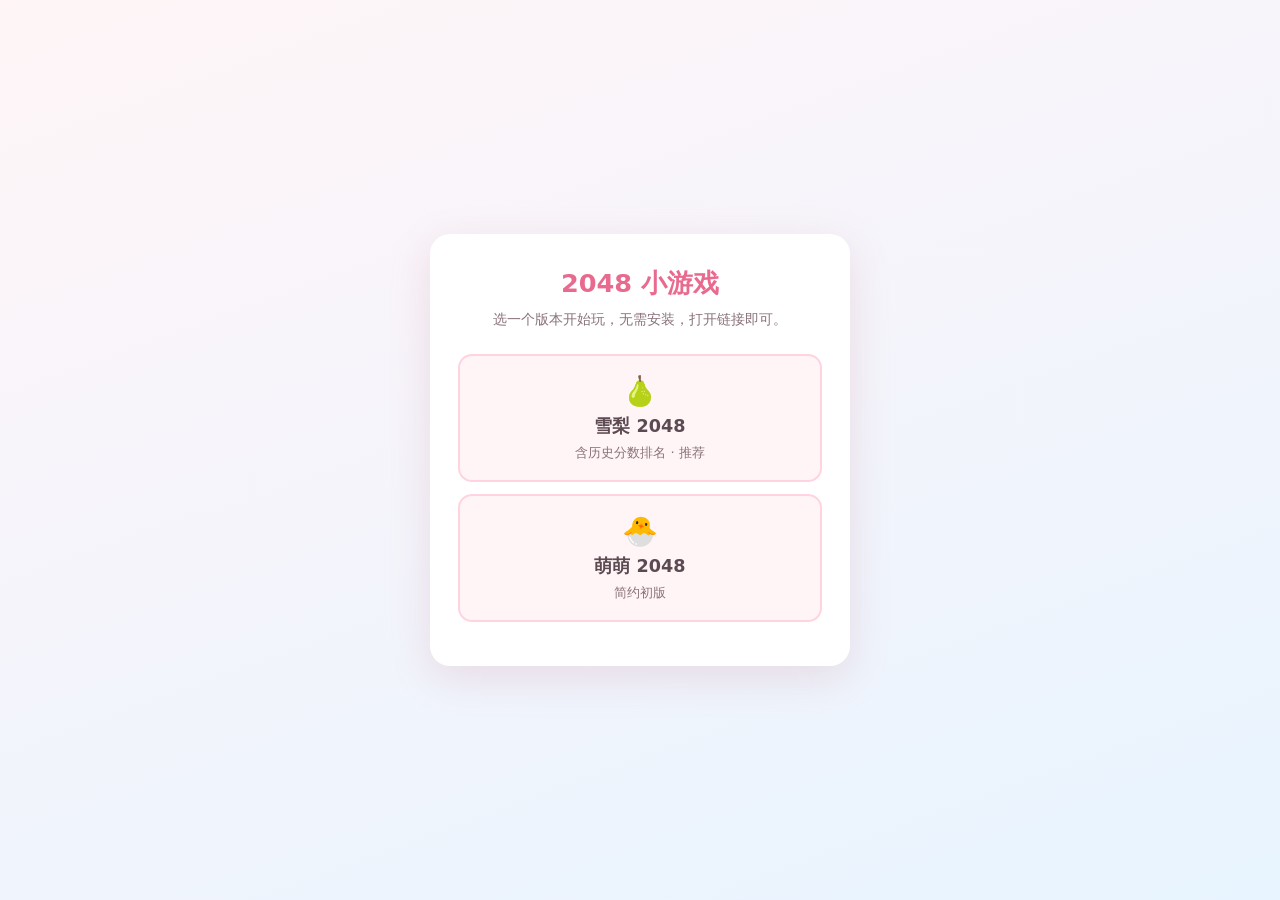
==== index.html @ 4fbad3a4 "Add 2048 games, bubble sort demo, and GitHub Pages deploy config Co-authored-by: Cursor <cursoragent" ====
<!DOCTYPE html>
<html lang="zh-CN">
<head>
  <meta charset="UTF-8" />
  <meta name="viewport" content="width=device-width, initial-scale=1.0" />
  <title>2048 小游戏</title>
  <style>
    * { box-sizing: border-box; margin: 0; padding: 0; }
    body {
      min-height: 100vh;
      font-family: "Segoe UI", system-ui, sans-serif;
      background: linear-gradient(160deg, #fff5f7, #e8f4ff);
      display: flex;
      align-items: center;
      justify-content: center;
      padding: 24px;
      color: #5c4a52;
    }
    .wrap {
      max-width: 420px;
      width: 100%;
      background: #fff;
      border-radius: 20px;
      padding: 32px 28px;
      box-shadow: 0 12px 40px rgba(200, 120, 140, 0.2);
      text-align: center;
    }
    h1 { font-size: 1.6rem; margin-bottom: 8px; color: #e86b8f; }
    p { font-size: 0.9rem; color: #8a7279; margin-bottom: 24px; line-height: 1.5; }
    a.card {
      display: block;
      text-decoration: none;
      color: inherit;
      background: #fff5f7;
      border: 2px solid #ffd4e0;
      border-radius: 14px;
      padding: 18px 16px;
      margin-bottom: 12px;
      transition: transform 0.15s, box-shadow 0.15s;
    }
    a.card:hover {
      transform: translateY(-2px);
      box-shadow: 0 8px 20px rgba(255, 143, 171, 0.25);
    }
    a.card strong { display: block; font-size: 1.1rem; margin-bottom: 4px; }
    a.card span { font-size: 0.82rem; color: #8a7279; }
    .emoji { font-size: 1.8rem; margin-bottom: 6px; }
  </style>
</head>
<body>
  <div class="wrap">
    <h1>2048 小游戏</h1>
    <p>选一个版本开始玩，无需安装，打开链接即可。</p>
    <a class="card" href="xueli-2048/">
      <div class="emoji">🍐</div>
      <strong>雪梨 2048</strong>
      <span>含历史分数排名 · 推荐</span>
    </a>
    <a class="card" href="game-2048/">
      <div class="emoji">🐣</div>
      <strong>萌萌 2048</strong>
      <span>简约初版</span>
    </a>
  </div>
</body>
</html>
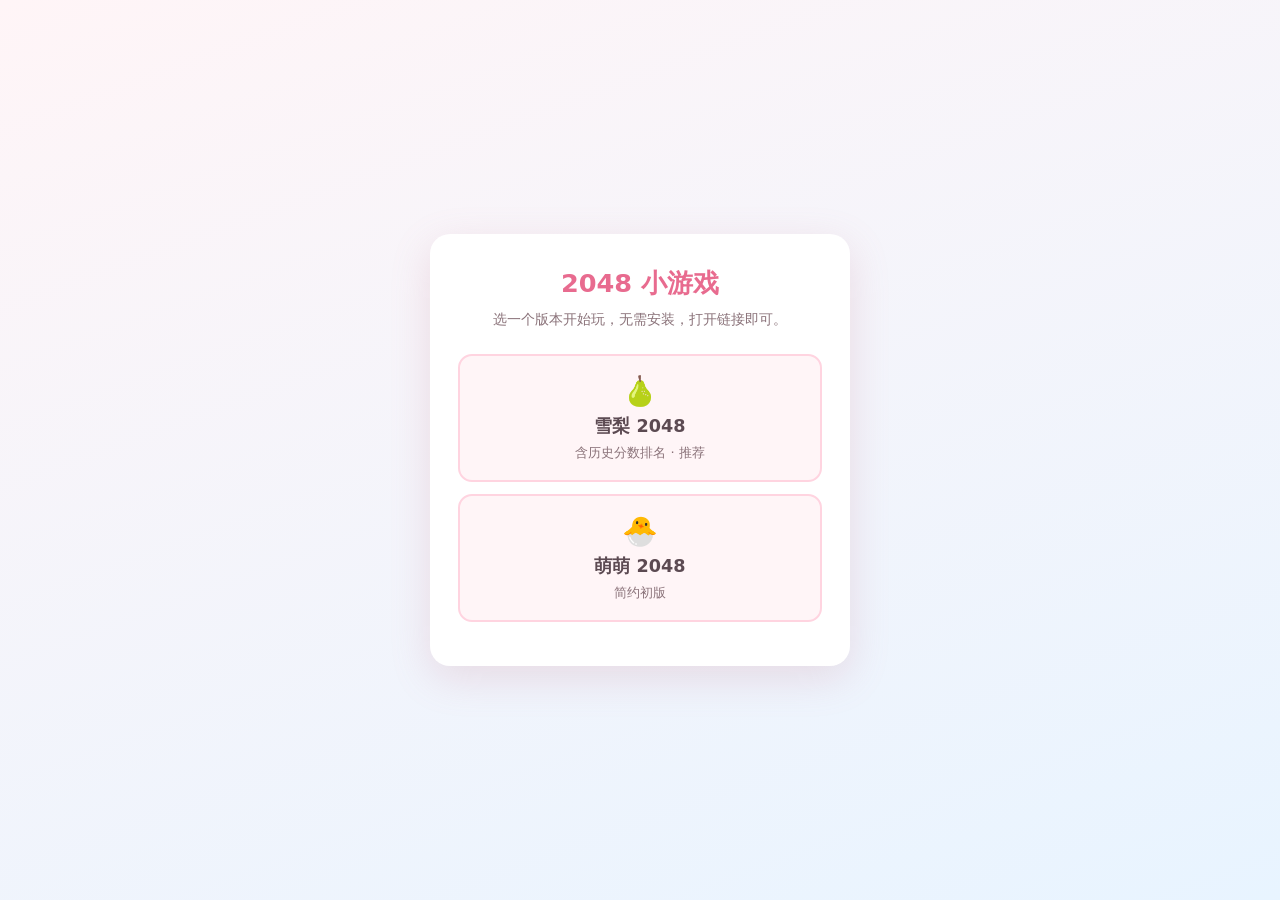
==== commit 4db40f50: "Add 2048 games, login page, and deployment config Co-authored-by: Cursor <cursoragent@cursor.com>" ====
--- a/index.html
+++ b/index.html
@@ -22,7 +22,7 @@
       background: #fff;
       border-radius: 20px;
       padding: 32px 28px;
-      box-shadow: 0 12px 40px rgba(200, 120, 140, 0.2);
+      box-shadow: 0 12px 40px rgba(197, 117, 137, 0.2);
       text-align: center;
     }
     h1 { font-size: 1.6rem; margin-bottom: 8px; color: #e86b8f; }
